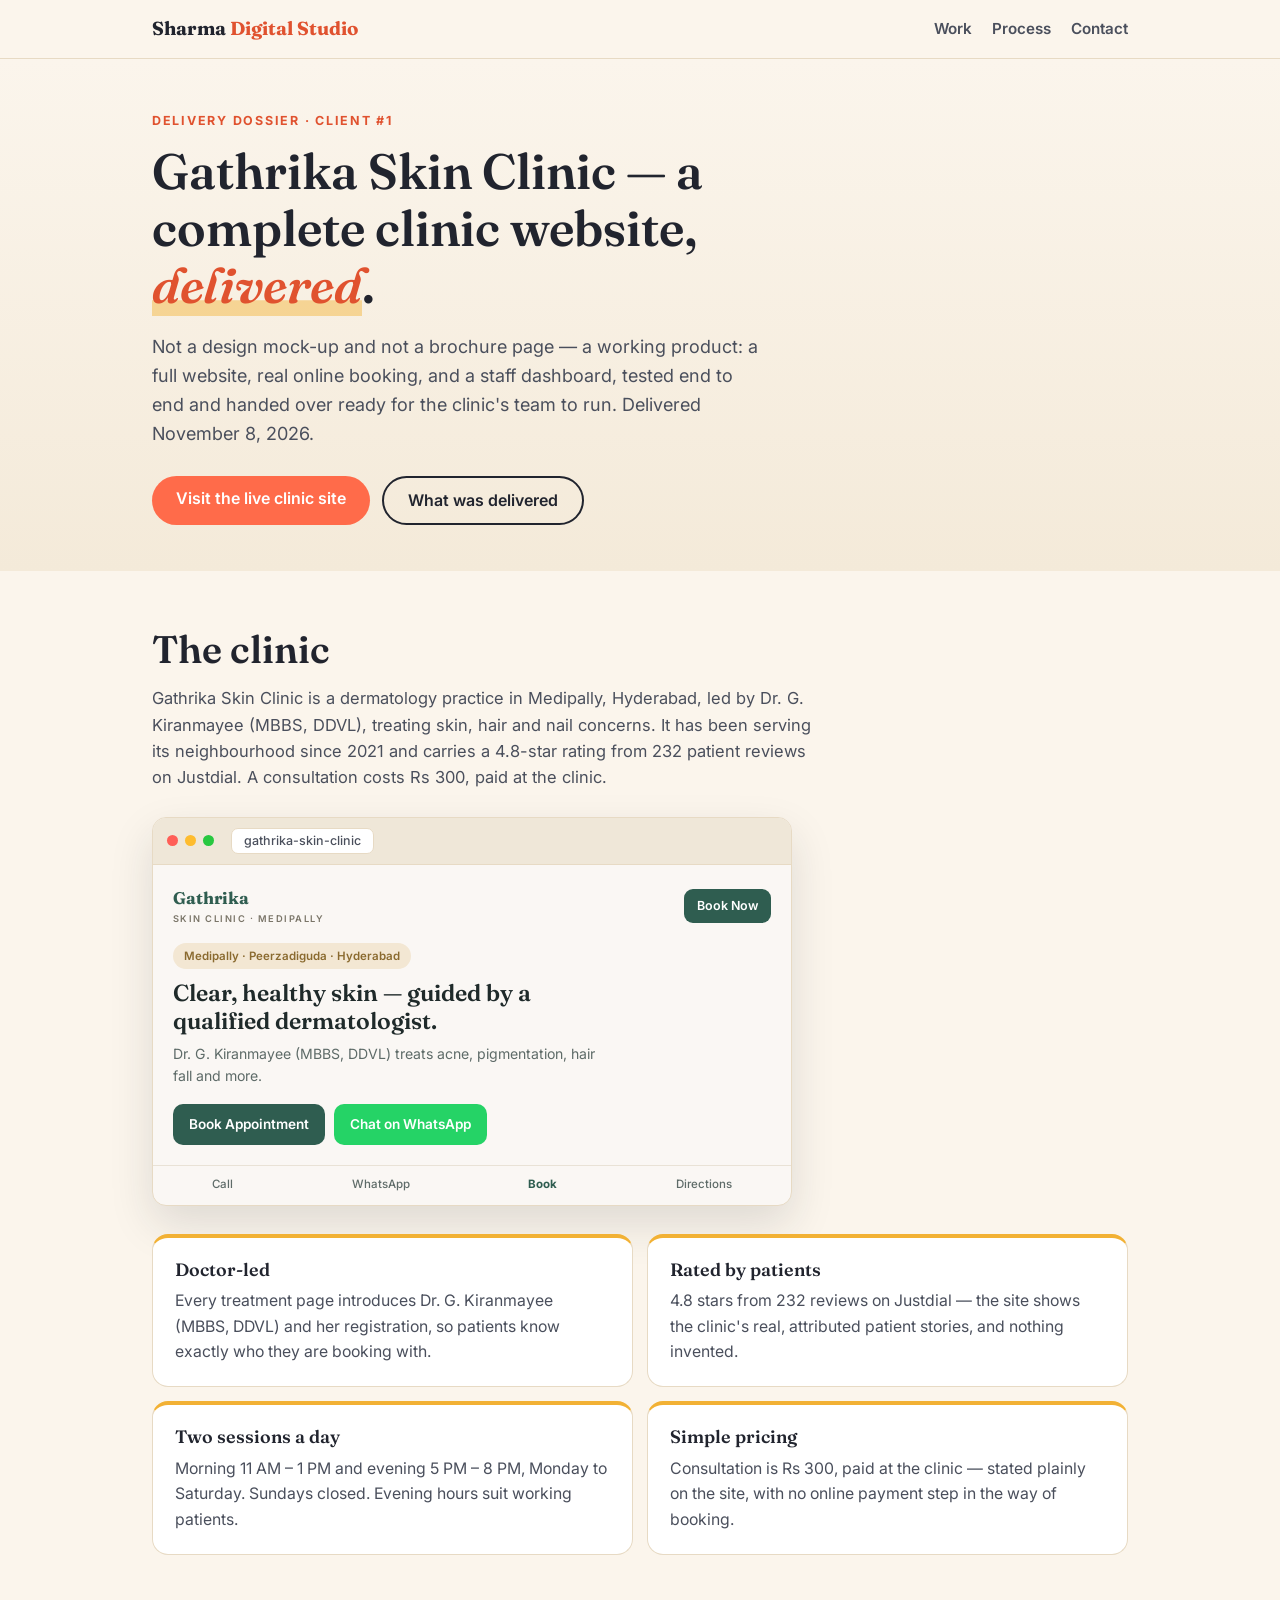
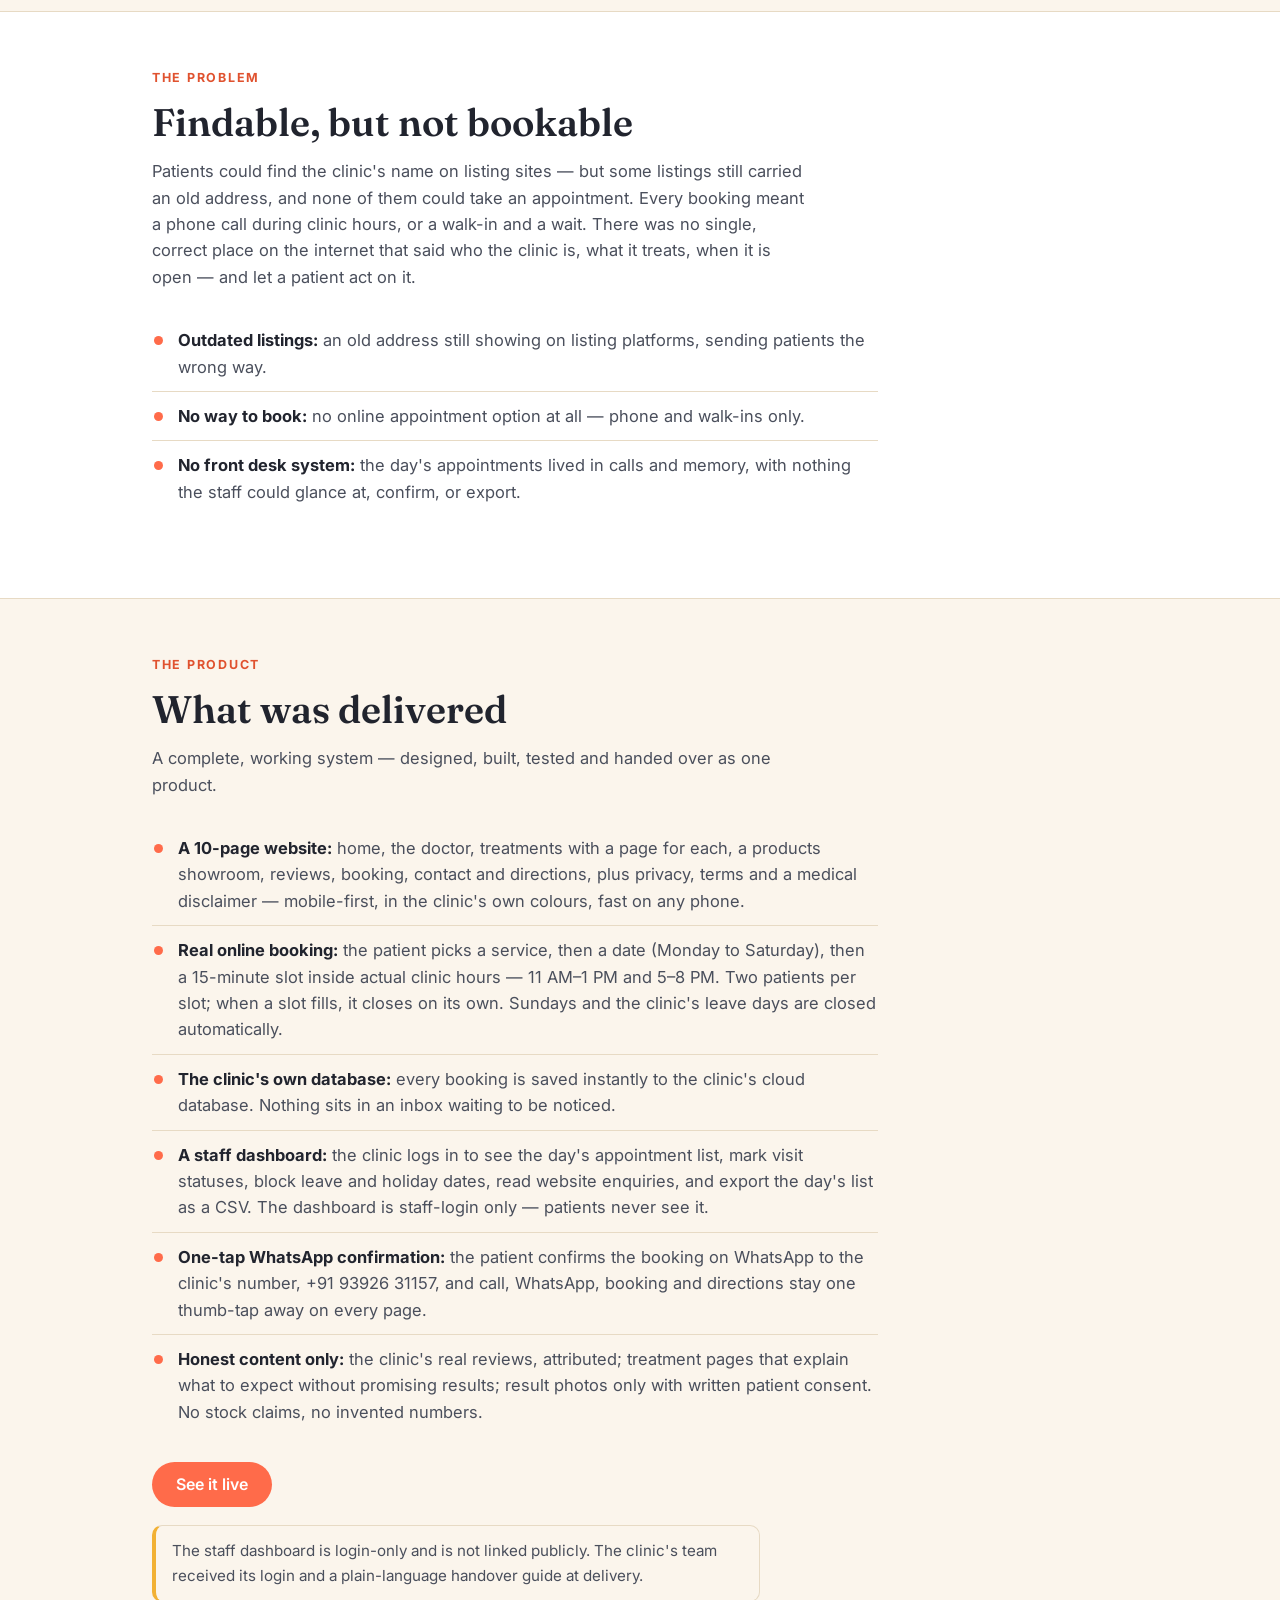
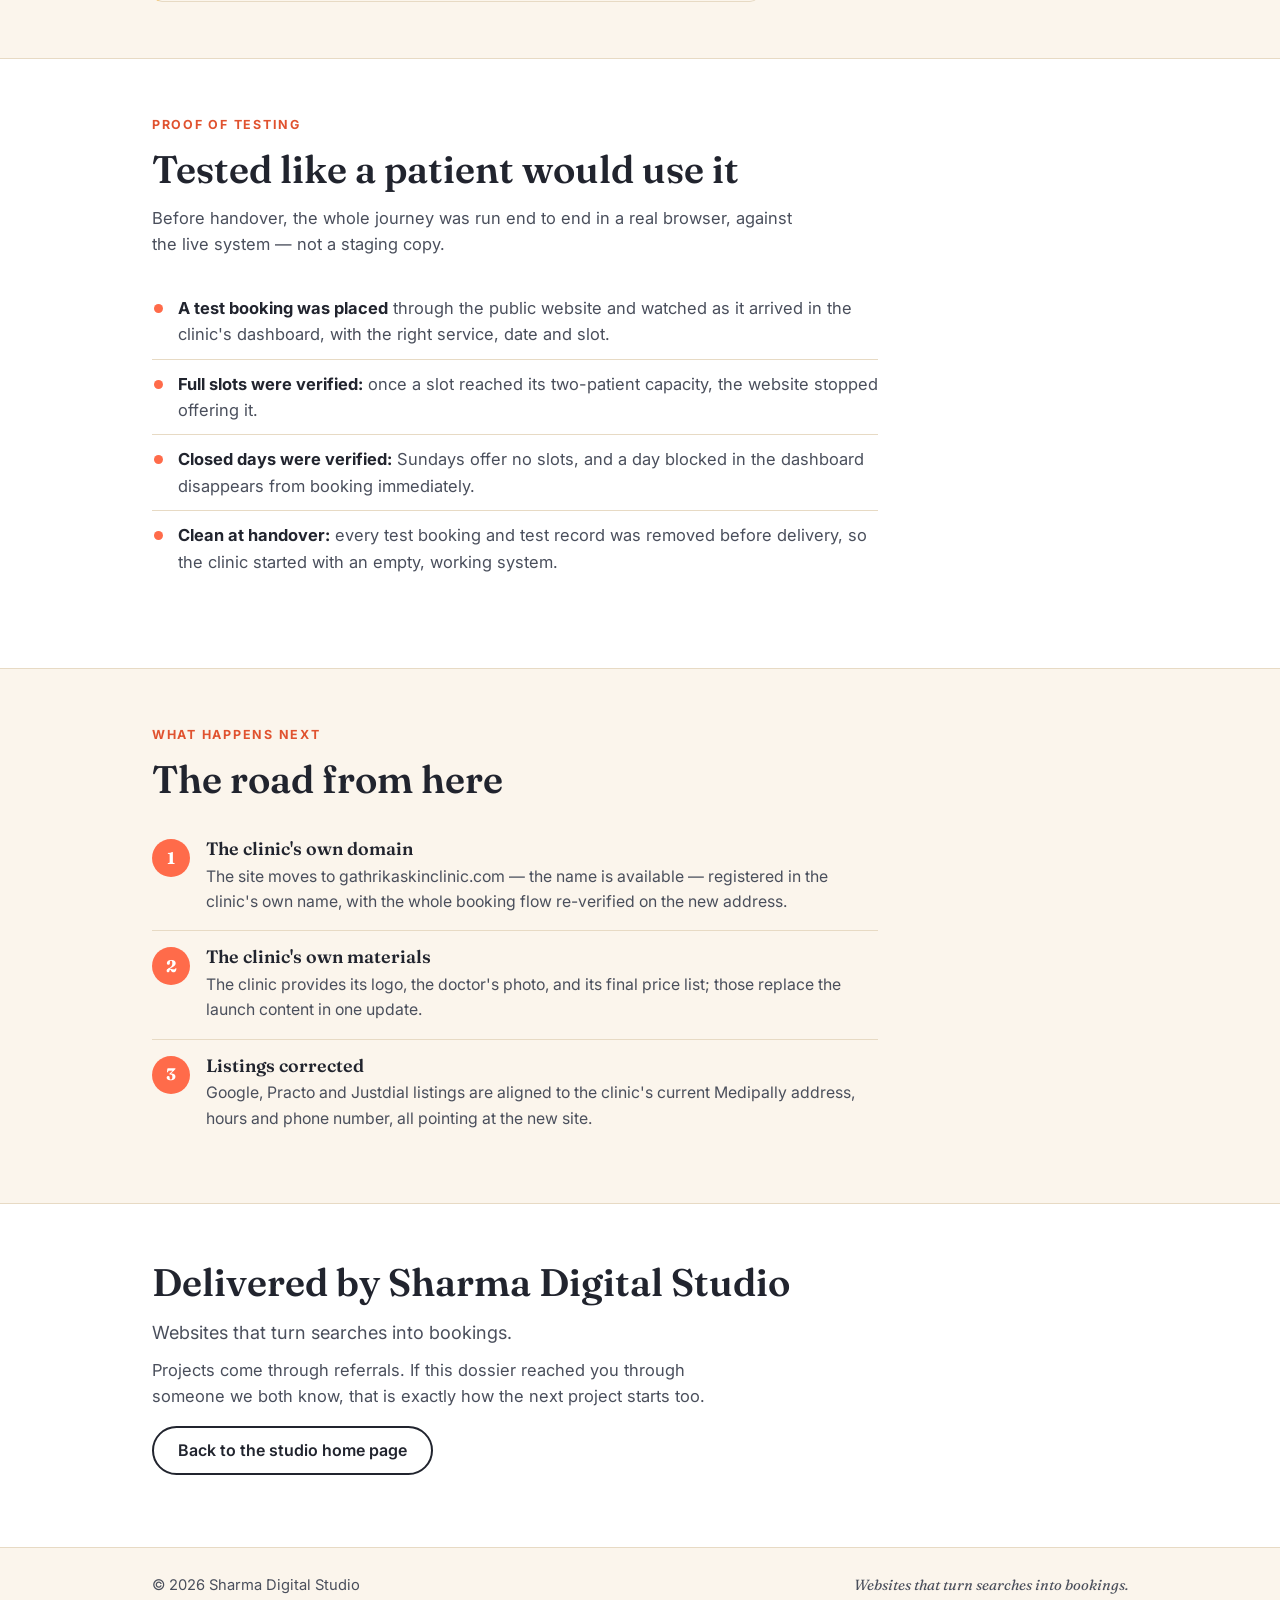
==== gathrika.html @ 7a827da6 "Add Gathrika delivery case study" ====
<!DOCTYPE html>
<html lang="en">
<head>
<meta charset="UTF-8">
<meta name="viewport" content="width=device-width, initial-scale=1.0">
<title>Gathrika Skin Clinic — Delivery Case Study | Sharma Digital Studio</title>
<meta name="description" content="Delivery dossier: a complete clinic website with real online booking and a staff dashboard, built by Sharma Digital Studio for Gathrika Skin Clinic, Medipally, Hyderabad.">
<link rel="preconnect" href="https://fonts.googleapis.com">
<link rel="preconnect" href="https://fonts.gstatic.com" crossorigin>
<link href="https://fonts.googleapis.com/css2?family=Fraunces:opsz,wght@9..144,500;9..144,600;9..144,700&family=Inter:wght@400;500;600;700&display=swap" rel="stylesheet">
<link rel="stylesheet" href="styles.css">
<link rel="icon" href="data:image/svg+xml,%3Csvg xmlns='http://www.w3.org/2000/svg' viewBox='0 0 64 64'%3E%3Crect width='64' height='64' rx='14' fill='%23FF6B4A'/%3E%3Ctext x='32' y='44' font-family='Georgia' font-size='34' fill='white' text-anchor='middle'%3ES%3C/text%3E%3C/svg%3E">
</head>
<body>

<header class="site-header">
  <div class="wrap header-in">
    <a class="brand" href="index.html">Sharma <span>Digital Studio</span></a>
    <nav class="nav">
      <a href="index.html#work">Work</a>
      <a href="index.html#process">Process</a>
      <a href="index.html#contact">Contact</a>
    </nav>
  </div>
</header>

<main id="top">

  <!-- TITLE -->
  <section class="hero page-hero">
    <div class="wrap">
      <p class="kicker">Delivery dossier · Client #1</p>
      <h1>Gathrika Skin Clinic — a complete clinic website, <em>delivered</em>.</h1>
      <p class="lede">Not a design mock-up and not a brochure page — a working product: a full website, real online booking, and a staff dashboard, tested end to end and handed over ready for the clinic's team to run. Delivered November 8, 2026.</p>
      <div class="hero-ctas">
        <a class="btn btn-primary" href="https://sharmauncw.github.io/gathrika-skin-clinic/" target="_blank" rel="noopener">Visit the live clinic site</a>
        <a class="btn btn-ghost" href="#delivered">What was delivered</a>
      </div>
    </div>
  </section>

  <!-- THE CLINIC -->
  <section class="section" id="clinic">
    <div class="wrap">
      <h2>The clinic</h2>
      <p class="work-intro">Gathrika Skin Clinic is a dermatology practice in Medipally, Hyderabad, led by Dr. G. Kiranmayee (MBBS, DDVL), treating skin, hair and nail concerns. It has been serving its neighbourhood since 2021 and carries a 4.8-star rating from 232 patient reviews on Justdial. A consultation costs Rs 300, paid at the clinic.</p>

      <!-- Browser-frame mock of the clinic homepage (pure HTML/CSS) -->
      <div class="browser" aria-hidden="true">
        <div class="browser-bar">
          <span class="dot dot-r"></span><span class="dot dot-y"></span><span class="dot dot-g"></span>
          <span class="browser-url">gathrika-skin-clinic</span>
        </div>
        <div class="browser-body">
          <div class="mock-nav">
            <span class="mock-logo">Gathrika <small>SKIN CLINIC · MEDIPALLY</small></span>
            <span class="mock-book">Book Now</span>
          </div>
          <p class="mock-place">Medipally · Peerzadiguda · Hyderabad</p>
          <p class="mock-h">Clear, healthy skin — guided by a qualified dermatologist.</p>
          <p class="mock-sub">Dr. G. Kiranmayee (MBBS, DDVL) treats acne, pigmentation, hair fall and more.</p>
          <div class="mock-ctas">
            <span class="mock-btn mock-btn-main">Book Appointment</span>
            <span class="mock-btn mock-btn-wa">Chat on WhatsApp</span>
          </div>
          <div class="mock-bar">
            <span>Call</span><span>WhatsApp</span><span class="mock-bar-on">Book</span><span>Directions</span>
          </div>
        </div>
      </div>

      <div class="cards">
        <div class="card">
          <h3>Doctor-led</h3>
          <p>Every treatment page introduces Dr. G. Kiranmayee (MBBS, DDVL) and her registration, so patients know exactly who they are booking with.</p>
        </div>
        <div class="card">
          <h3>Rated by patients</h3>
          <p>4.8 stars from 232 reviews on Justdial — the site shows the clinic's real, attributed patient stories, and nothing invented.</p>
        </div>
        <div class="card">
          <h3>Two sessions a day</h3>
          <p>Morning 11 AM – 1 PM and evening 5 PM – 8 PM, Monday to Saturday. Sundays closed. Evening hours suit working patients.</p>
        </div>
        <div class="card">
          <h3>Simple pricing</h3>
          <p>Consultation is Rs 300, paid at the clinic — stated plainly on the site, with no online payment step in the way of booking.</p>
        </div>
      </div>
    </div>
  </section>

  <!-- THE PROBLEM -->
  <section class="section section-alt" id="problem">
    <div class="wrap">
      <p class="kicker">The problem</p>
      <h2>Findable, but not bookable</h2>
      <p class="work-intro">Patients could find the clinic's name on listing sites — but some listings still carried an old address, and none of them could take an appointment. Every booking meant a phone call during clinic hours, or a walk-in and a wait. There was no single, correct place on the internet that said who the clinic is, what it treats, when it is open — and let a patient act on it.</p>
      <ul class="fact-list">
        <li><strong>Outdated listings:</strong> an old address still showing on listing platforms, sending patients the wrong way.</li>
        <li><strong>No way to book:</strong> no online appointment option at all — phone and walk-ins only.</li>
        <li><strong>No front desk system:</strong> the day's appointments lived in calls and memory, with nothing the staff could glance at, confirm, or export.</li>
      </ul>
    </div>
  </section>

  <!-- WHAT WAS DELIVERED -->
  <section class="section" id="delivered">
    <div class="wrap">
      <p class="kicker">The product</p>
      <h2>What was delivered</h2>
      <p class="work-intro">A complete, working system — designed, built, tested and handed over as one product.</p>
      <ul class="fact-list">
        <li><strong>A 10-page website:</strong> home, the doctor, treatments with a page for each, a products showroom, reviews, booking, contact and directions, plus privacy, terms and a medical disclaimer — mobile-first, in the clinic's own colours, fast on any phone.</li>
        <li><strong>Real online booking:</strong> the patient picks a service, then a date (Monday to Saturday), then a 15-minute slot inside actual clinic hours — 11 AM–1 PM and 5–8 PM. Two patients per slot; when a slot fills, it closes on its own. Sundays and the clinic's leave days are closed automatically.</li>
        <li><strong>The clinic's own database:</strong> every booking is saved instantly to the clinic's cloud database. Nothing sits in an inbox waiting to be noticed.</li>
        <li><strong>A staff dashboard:</strong> the clinic logs in to see the day's appointment list, mark visit statuses, block leave and holiday dates, read website enquiries, and export the day's list as a CSV. The dashboard is staff-login only — patients never see it.</li>
        <li><strong>One-tap WhatsApp confirmation:</strong> the patient confirms the booking on WhatsApp to the clinic's number, +91 93926 31157, and call, WhatsApp, booking and directions stay one thumb-tap away on every page.</li>
        <li><strong>Honest content only:</strong> the clinic's real reviews, attributed; treatment pages that explain what to expect without promising results; result photos only with written patient consent. No stock claims, no invented numbers.</li>
      </ul>
      <p><a class="btn btn-primary" href="https://sharmauncw.github.io/gathrika-skin-clinic/" target="_blank" rel="noopener">See it live</a></p>
      <p class="note">The staff dashboard is login-only and is not linked publicly. The clinic's team received its login and a plain-language handover guide at delivery.</p>
    </div>
  </section>

  <!-- PROOF OF TESTING -->
  <section class="section section-alt" id="testing">
    <div class="wrap">
      <p class="kicker">Proof of testing</p>
      <h2>Tested like a patient would use it</h2>
      <p class="work-intro">Before handover, the whole journey was run end to end in a real browser, against the live system — not a staging copy.</p>
      <ul class="fact-list">
        <li><strong>A test booking was placed</strong> through the public website and watched as it arrived in the clinic's dashboard, with the right service, date and slot.</li>
        <li><strong>Full slots were verified:</strong> once a slot reached its two-patient capacity, the website stopped offering it.</li>
        <li><strong>Closed days were verified:</strong> Sundays offer no slots, and a day blocked in the dashboard disappears from booking immediately.</li>
        <li><strong>Clean at handover:</strong> every test booking and test record was removed before delivery, so the clinic started with an empty, working system.</li>
      </ul>
    </div>
  </section>

  <!-- WHAT HAPPENS NEXT -->
  <section class="section" id="next">
    <div class="wrap">
      <p class="kicker">What happens next</p>
      <h2>The road from here</h2>
      <ol class="steps">
        <li>
          <span class="step-n">1</span>
          <div><h3>The clinic's own domain</h3><p>The site moves to gathrikaskinclinic.com — the name is available — registered in the clinic's own name, with the whole booking flow re-verified on the new address.</p></div>
        </li>
        <li>
          <span class="step-n">2</span>
          <div><h3>The clinic's own materials</h3><p>The clinic provides its logo, the doctor's photo, and its final price list; those replace the launch content in one update.</p></div>
        </li>
        <li>
          <span class="step-n">3</span>
          <div><h3>Listings corrected</h3><p>Google, Practo and Justdial listings are aligned to the clinic's current Medipally address, hours and phone number, all pointing at the new site.</p></div>
        </li>
      </ol>
    </div>
  </section>

  <!-- CLOSING -->
  <section class="section section-alt" id="closing">
    <div class="wrap contact-box">
      <h2>Delivered by Sharma Digital Studio</h2>
      <p class="lede">Websites that turn searches into bookings.</p>
      <p>Projects come through referrals. If this dossier reached you through someone we both know, that is exactly how the next project starts too.</p>
      <p><a class="btn btn-ghost" href="index.html">Back to the studio home page</a></p>
    </div>
  </section>

</main>

<footer class="site-footer">
  <div class="wrap footer-in">
    <span>© 2026 Sharma Digital Studio</span>
    <span class="footer-tag">Websites that turn searches into bookings.</span>
  </div>
</footer>

</body>
</html>
---- styles.css ----
/* Sharma Digital Studio — one-page site */
:root{
  --cream:#FBF5EC;
  --cream-2:#F4EAD9;
  --ink:#21242E;
  --ink-soft:#4A4F5C;
  --coral:#FF6B4A;
  --coral-dark:#E0522F;
  --gold:#F2B134;
  --line:#E7DAC4;
  --card:#FFFFFF;
  --sage:#2F5D50;
  --radius:16px;
}
*{box-sizing:border-box;margin:0;padding:0}
html{scroll-behavior:smooth}
body{
  font-family:'Inter',system-ui,-apple-system,sans-serif;
  background:var(--cream);
  color:var(--ink);
  line-height:1.6;
  font-size:16.5px;
  -webkit-font-smoothing:antialiased;
}
.wrap{max-width:1020px;margin:0 auto;padding:0 22px}
h1,h2,h3{font-family:'Fraunces',Georgia,serif;line-height:1.15;color:var(--ink)}
h2{font-size:clamp(1.7rem,5.4vw,2.4rem);font-weight:600;margin-bottom:14px}
h3{font-size:1.12rem;font-weight:600}
a{color:var(--coral-dark)}
.kicker{
  font-size:.78rem;font-weight:700;letter-spacing:.14em;text-transform:uppercase;
  color:var(--coral-dark);margin-bottom:12px;
}
.lede{font-size:1.13rem;color:var(--ink-soft);max-width:34em}

/* Header */
.site-header{
  position:sticky;top:0;z-index:10;
  background:rgba(251,245,236,.94);backdrop-filter:blur(6px);
  border-bottom:1px solid var(--line);
}
.header-in{display:flex;align-items:center;justify-content:space-between;padding-top:14px;padding-bottom:14px}
.brand{font-family:'Fraunces',Georgia,serif;font-weight:700;font-size:1.18rem;color:var(--ink);text-decoration:none}
.brand span{color:var(--coral-dark)}
.nav{display:flex;gap:20px}
.nav a{color:var(--ink-soft);text-decoration:none;font-weight:600;font-size:.95rem}
.nav a:hover{color:var(--coral-dark)}

/* Buttons */
.btn{
  display:inline-block;padding:13px 24px;border-radius:999px;
  font-weight:600;font-size:1rem;text-decoration:none;line-height:1.2;
}
.btn-primary{background:var(--coral);color:#fff}
.btn-primary:hover{background:var(--coral-dark)}
.btn-ghost{background:transparent;color:var(--ink);border:2px solid var(--ink)}
.btn-ghost:hover{border-color:var(--coral-dark);color:var(--coral-dark)}

/* Hero */
.hero{padding:64px 0 56px;background:linear-gradient(180deg,var(--cream) 0%,var(--cream-2) 100%)}
.hero h1{font-size:clamp(2.3rem,8.6vw,3.6rem);font-weight:600;max-width:13em;margin-bottom:18px}
.hero h1 em{font-style:italic;color:var(--coral-dark);box-shadow:inset 0 -0.32em 0 rgba(242,177,52,.45)}
.hero .lede{margin-bottom:28px}
.hero-ctas{display:flex;flex-wrap:wrap;gap:12px}

/* Sections */
.section{padding:56px 0}
.section-alt{background:#fff;border-top:1px solid var(--line);border-bottom:1px solid var(--line)}

/* Service cards */
.cards{display:grid;grid-template-columns:1fr;gap:14px;margin-top:22px}
.card{
  background:var(--card);border:1px solid var(--line);border-radius:var(--radius);
  padding:22px;border-top:4px solid var(--gold);
}
.card h3{margin-bottom:8px}
.card p{color:var(--ink-soft);font-size:.99rem}
@media(min-width:720px){.cards{grid-template-columns:1fr 1fr}}

/* Featured work */
.work-intro{color:var(--ink-soft);max-width:40em;margin-bottom:26px}
.browser{
  border:1px solid var(--line);border-radius:14px;overflow:hidden;
  box-shadow:0 18px 44px rgba(33,36,46,.13);background:#FAF7F4;max-width:640px;margin-bottom:28px;
}
.browser-bar{display:flex;align-items:center;gap:7px;background:#EFE7D8;padding:10px 14px;border-bottom:1px solid var(--line)}
.dot{width:11px;height:11px;border-radius:50%;display:inline-block}
.dot-r{background:#FF5F57}.dot-y{background:#FEBC2E}.dot-g{background:#28C840}
.browser-url{
  margin-left:10px;background:#fff;border:1px solid var(--line);border-radius:7px;
  padding:2px 12px;font-size:.78rem;color:var(--ink-soft);font-weight:500;
}
.browser-body{padding:20px 20px 0;font-family:'Inter',sans-serif}
.mock-nav{display:flex;justify-content:space-between;align-items:center;margin-bottom:14px}
.mock-logo{font-family:'Fraunces',Georgia,serif;font-weight:700;font-size:1.05rem;color:var(--sage)}
.mock-logo small{display:block;font-family:'Inter',sans-serif;font-size:.58rem;letter-spacing:.16em;color:#7A7568;font-weight:600}
.mock-book{background:var(--sage);color:#fff;font-size:.78rem;font-weight:600;padding:7px 13px;border-radius:9px}
.mock-place{display:inline-block;background:#F3E7D3;color:#8A6A2F;font-size:.72rem;font-weight:600;padding:4px 11px;border-radius:999px;margin-bottom:10px}
.mock-h{font-family:'Fraunces',Georgia,serif;font-size:1.45rem;line-height:1.2;font-weight:600;color:#1F2A2A;margin-bottom:8px;max-width:16em}
.mock-sub{font-size:.88rem;color:#5E6B68;margin-bottom:16px;max-width:30em}
.mock-ctas{display:flex;flex-wrap:wrap;gap:9px;margin-bottom:20px}
.mock-btn{font-size:.85rem;font-weight:600;padding:10px 16px;border-radius:10px}
.mock-btn-main{background:var(--sage);color:#fff}
.mock-btn-wa{background:#25D366;color:#fff}
.mock-bar{
  display:flex;justify-content:space-around;border-top:1px solid #E9E2D6;
  padding:9px 0 11px;font-size:.72rem;color:#5E6B68;font-weight:500;margin:0 -20px;
}
.mock-bar-on{color:var(--sage);font-weight:700}
.fact-list{list-style:none;margin-bottom:26px;max-width:44em}
.fact-list li{padding:11px 0 11px 26px;position:relative;border-bottom:1px solid var(--line);color:var(--ink-soft)}
.fact-list li:last-child{border-bottom:none}
.fact-list li::before{content:"";position:absolute;left:2px;top:20px;width:9px;height:9px;border-radius:50%;background:var(--coral)}
.fact-list strong{color:var(--ink)}

/* Process */
.steps{list-style:none;margin-top:22px;max-width:44em}
.steps li{display:flex;gap:16px;padding:16px 0;border-bottom:1px solid var(--line)}
.steps li:last-child{border-bottom:none}
.step-n{
  flex:0 0 38px;width:38px;height:38px;border-radius:50%;
  background:var(--coral);color:#fff;font-weight:700;font-size:1.05rem;
  display:flex;align-items:center;justify-content:center;font-family:'Fraunces',Georgia,serif;
}
.steps h3{margin-bottom:4px}
.steps p{color:var(--ink-soft);font-size:.99rem}

/* Contact */
.contact-box .lede{margin-bottom:10px}
.contact-box p{color:var(--ink-soft);max-width:36em;margin-bottom:16px}

/* Case-study page */
.page-hero{padding:52px 0 46px}
.page-hero h1{font-size:clamp(2rem,7.4vw,3.1rem)}
.more-link{margin-top:14px}
.more-link a{font-weight:600;text-decoration:none;border-bottom:2px solid var(--gold)}
.more-link a:hover{color:var(--coral-dark)}
.note{
  margin-top:18px;max-width:40em;font-size:.95rem;color:var(--ink-soft);
  background:var(--cream);border:1px solid var(--line);border-left:4px solid var(--gold);
  border-radius:10px;padding:13px 16px;
}

/* Footer */
.site-footer{padding:26px 0 34px}
.footer-in{display:flex;flex-wrap:wrap;gap:6px 22px;justify-content:space-between;font-size:.92rem;color:var(--ink-soft)}
.footer-tag{font-family:'Fraunces',Georgia,serif;font-style:italic}
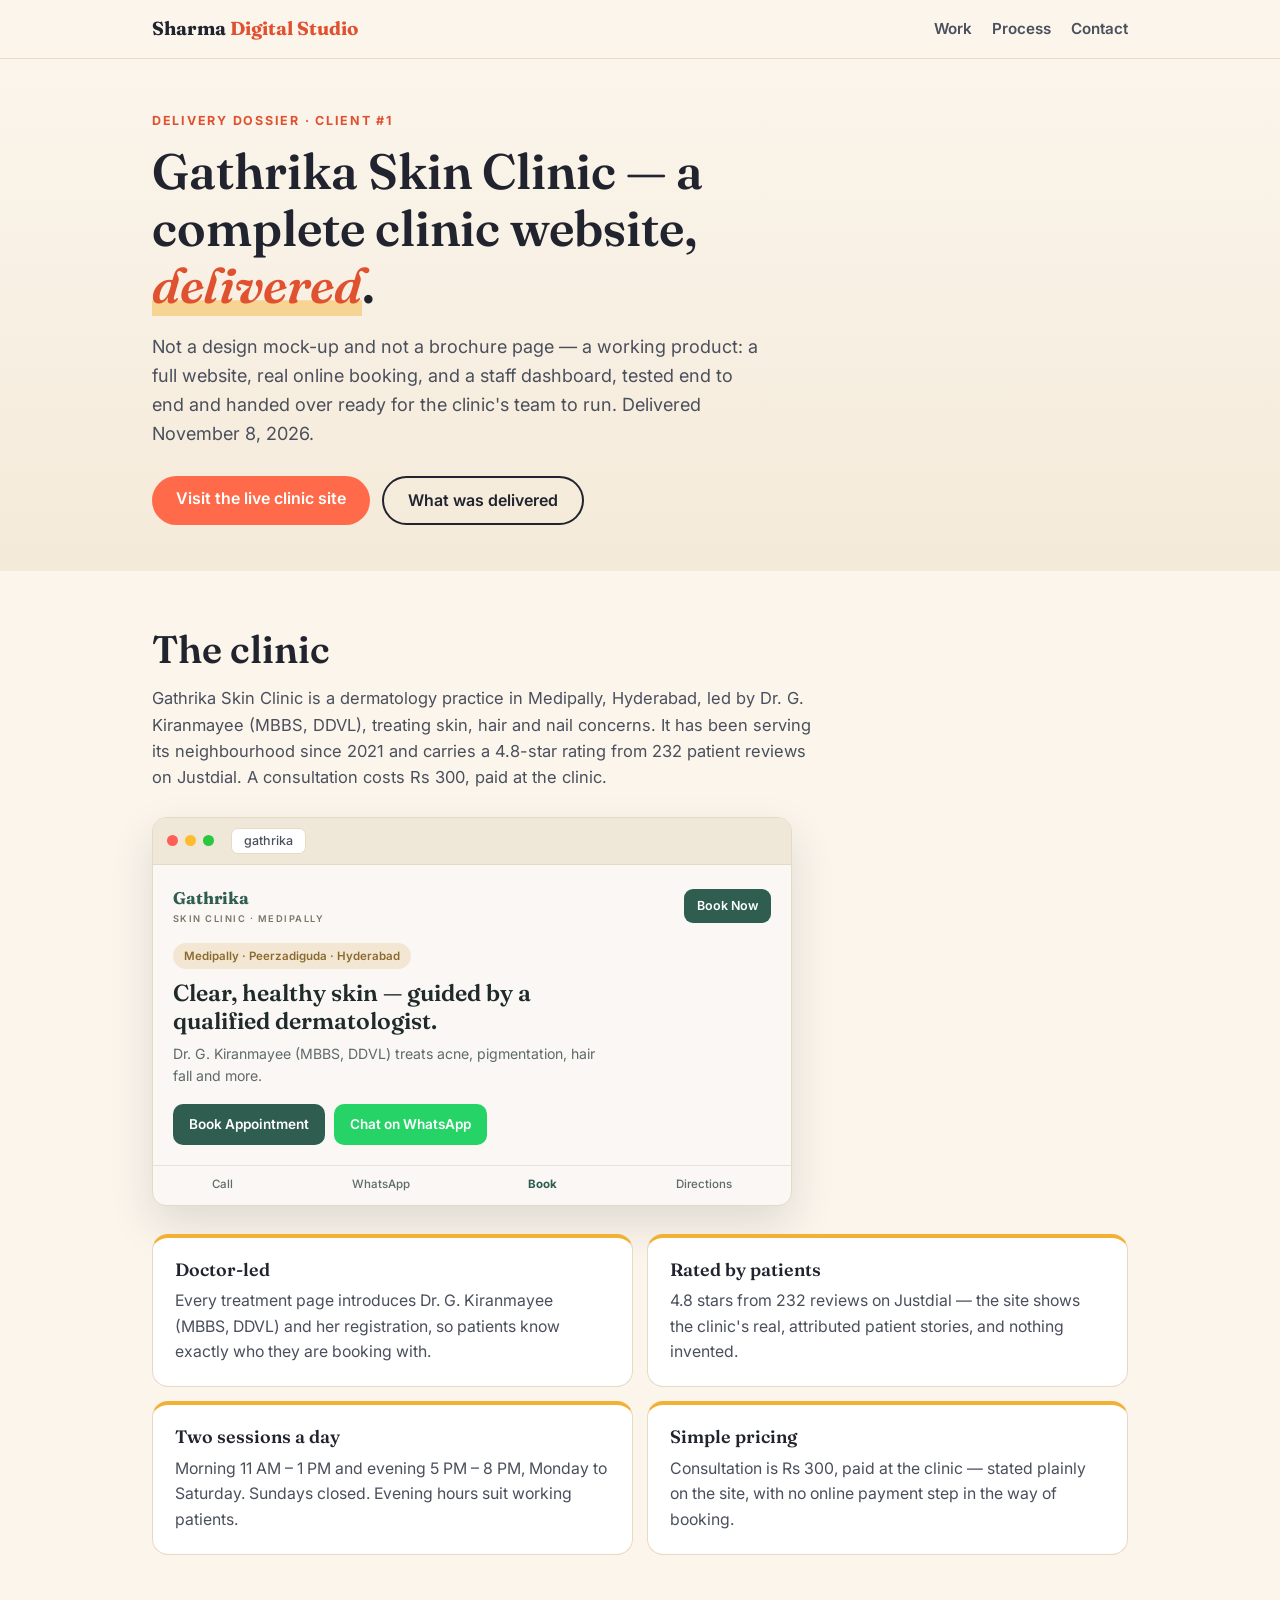
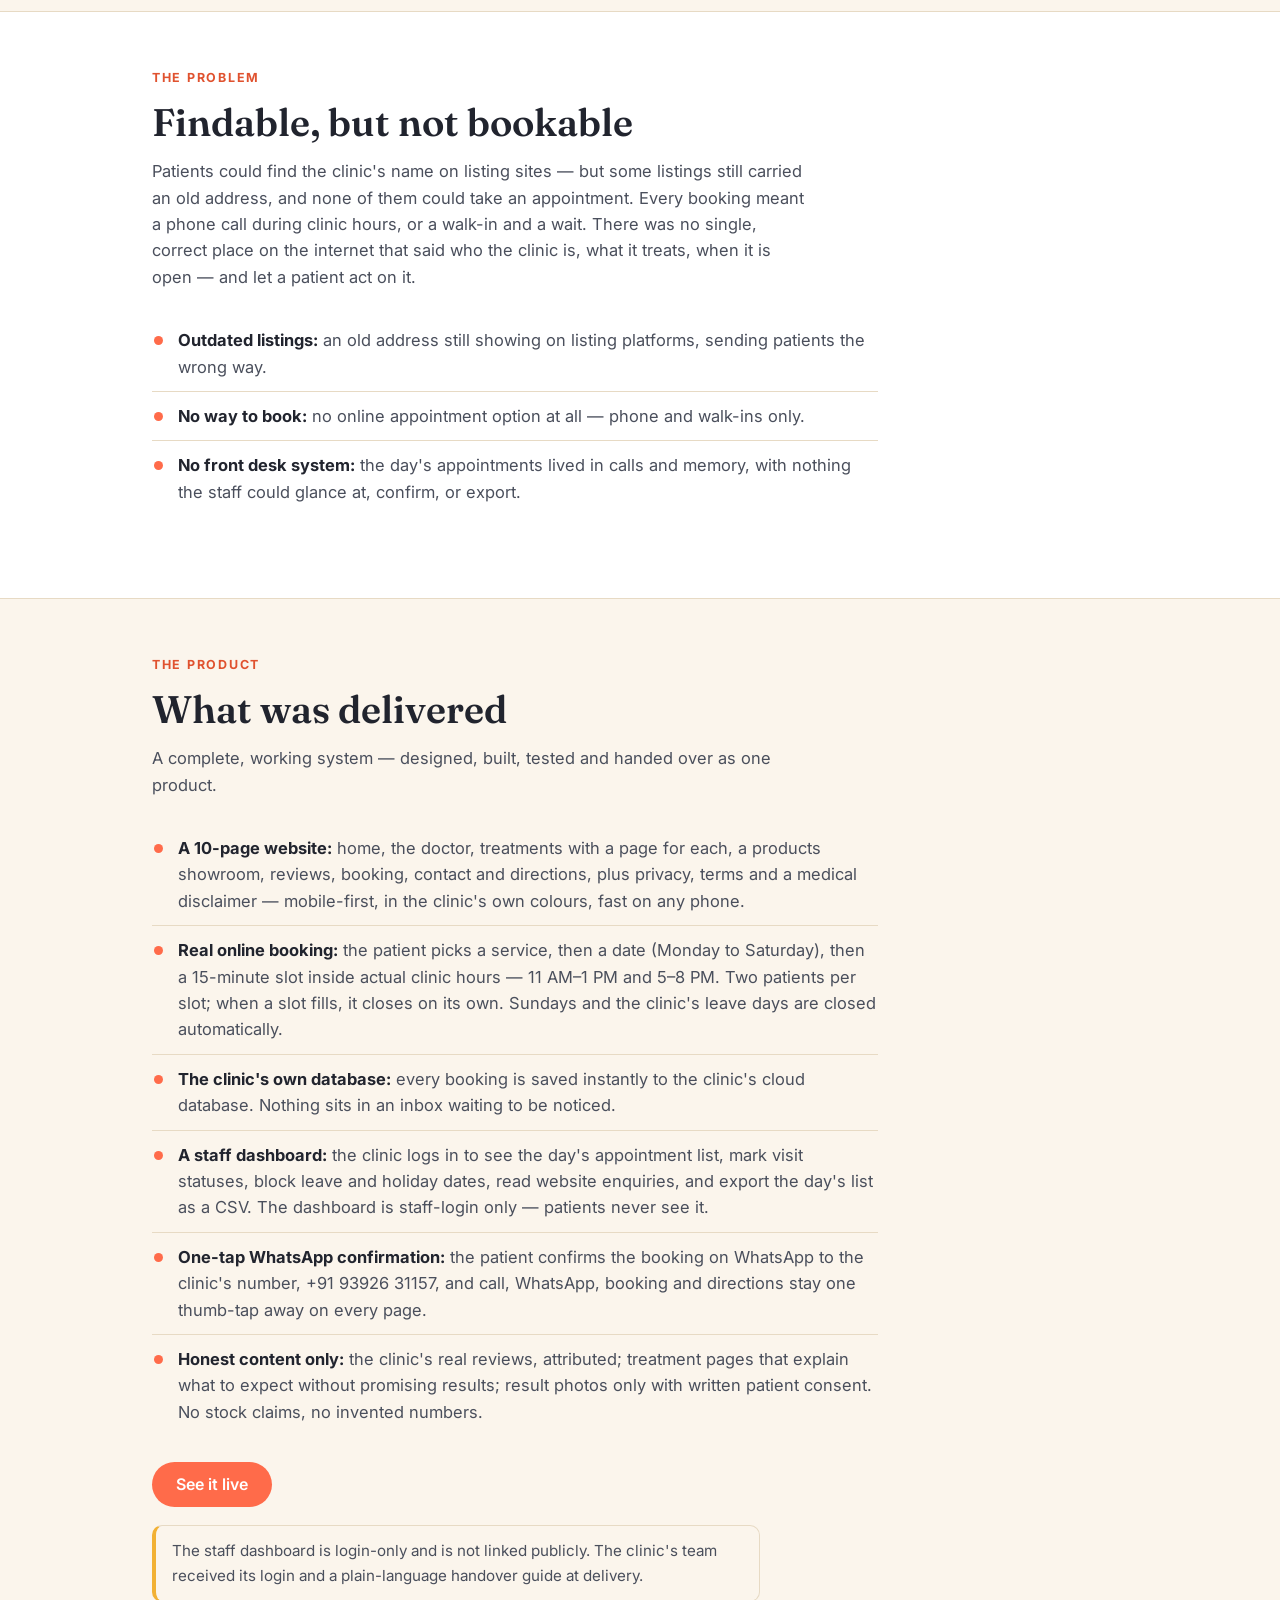
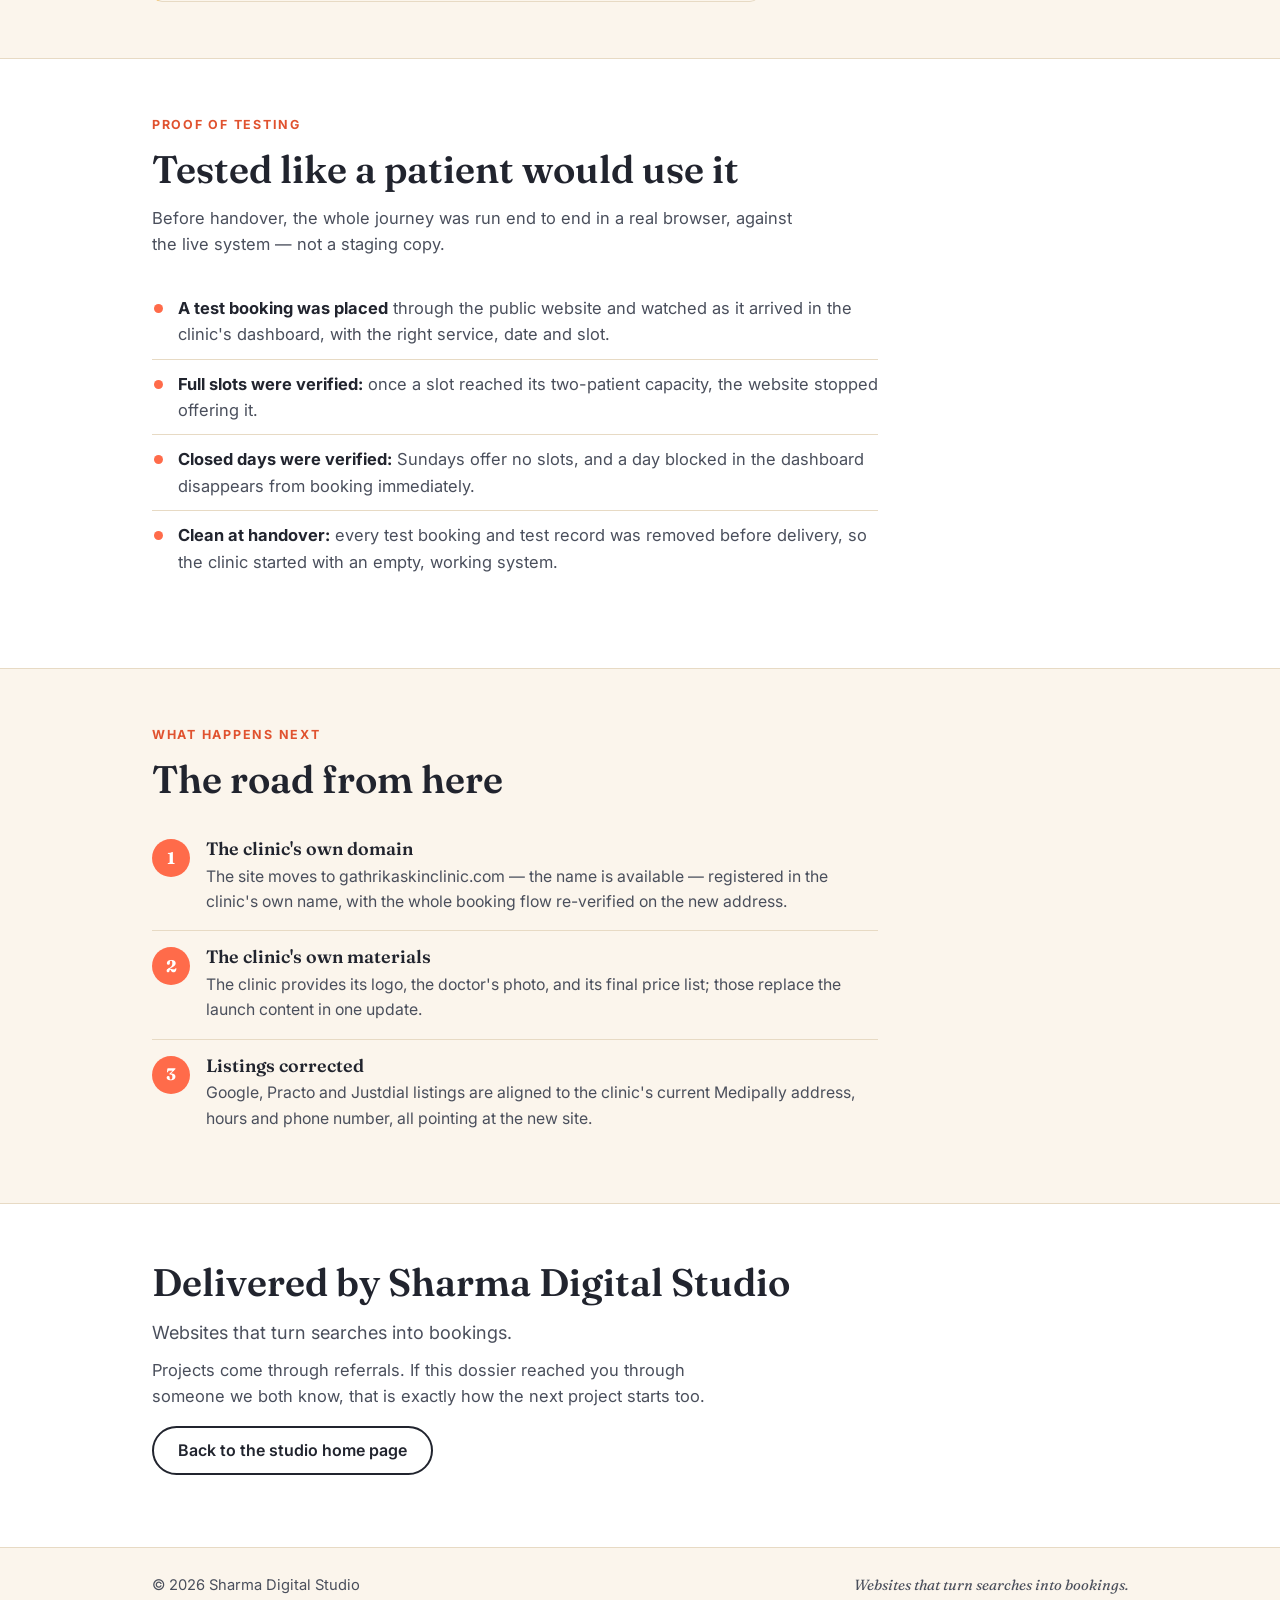
==== commit e97e2129: "Update Gathrika links to new short URL" ====
--- a/gathrika.html
+++ b/gathrika.html
@@ -33,7 +33,7 @@
       <h1>Gathrika Skin Clinic — a complete clinic website, <em>delivered</em>.</h1>
       <p class="lede">Not a design mock-up and not a brochure page — a working product: a full website, real online booking, and a staff dashboard, tested end to end and handed over ready for the clinic's team to run. Delivered November 8, 2026.</p>
       <div class="hero-ctas">
-        <a class="btn btn-primary" href="https://sharmauncw.github.io/gathrika-skin-clinic/" target="_blank" rel="noopener">Visit the live clinic site</a>
+        <a class="btn btn-primary" href="https://sharmauncw.github.io/gathrika/" target="_blank" rel="noopener">Visit the live clinic site</a>
         <a class="btn btn-ghost" href="#delivered">What was delivered</a>
       </div>
     </div>
@@ -49,7 +49,7 @@
       <div class="browser" aria-hidden="true">
         <div class="browser-bar">
           <span class="dot dot-r"></span><span class="dot dot-y"></span><span class="dot dot-g"></span>
-          <span class="browser-url">gathrika-skin-clinic</span>
+          <span class="browser-url">gathrika</span>
         </div>
         <div class="browser-body">
           <div class="mock-nav">
@@ -118,7 +118,7 @@
         <li><strong>One-tap WhatsApp confirmation:</strong> the patient confirms the booking on WhatsApp to the clinic's number, +91 93926 31157, and call, WhatsApp, booking and directions stay one thumb-tap away on every page.</li>
         <li><strong>Honest content only:</strong> the clinic's real reviews, attributed; treatment pages that explain what to expect without promising results; result photos only with written patient consent. No stock claims, no invented numbers.</li>
       </ul>
-      <p><a class="btn btn-primary" href="https://sharmauncw.github.io/gathrika-skin-clinic/" target="_blank" rel="noopener">See it live</a></p>
+      <p><a class="btn btn-primary" href="https://sharmauncw.github.io/gathrika/" target="_blank" rel="noopener">See it live</a></p>
       <p class="note">The staff dashboard is login-only and is not linked publicly. The clinic's team received its login and a plain-language handover guide at delivery.</p>
     </div>
   </section>
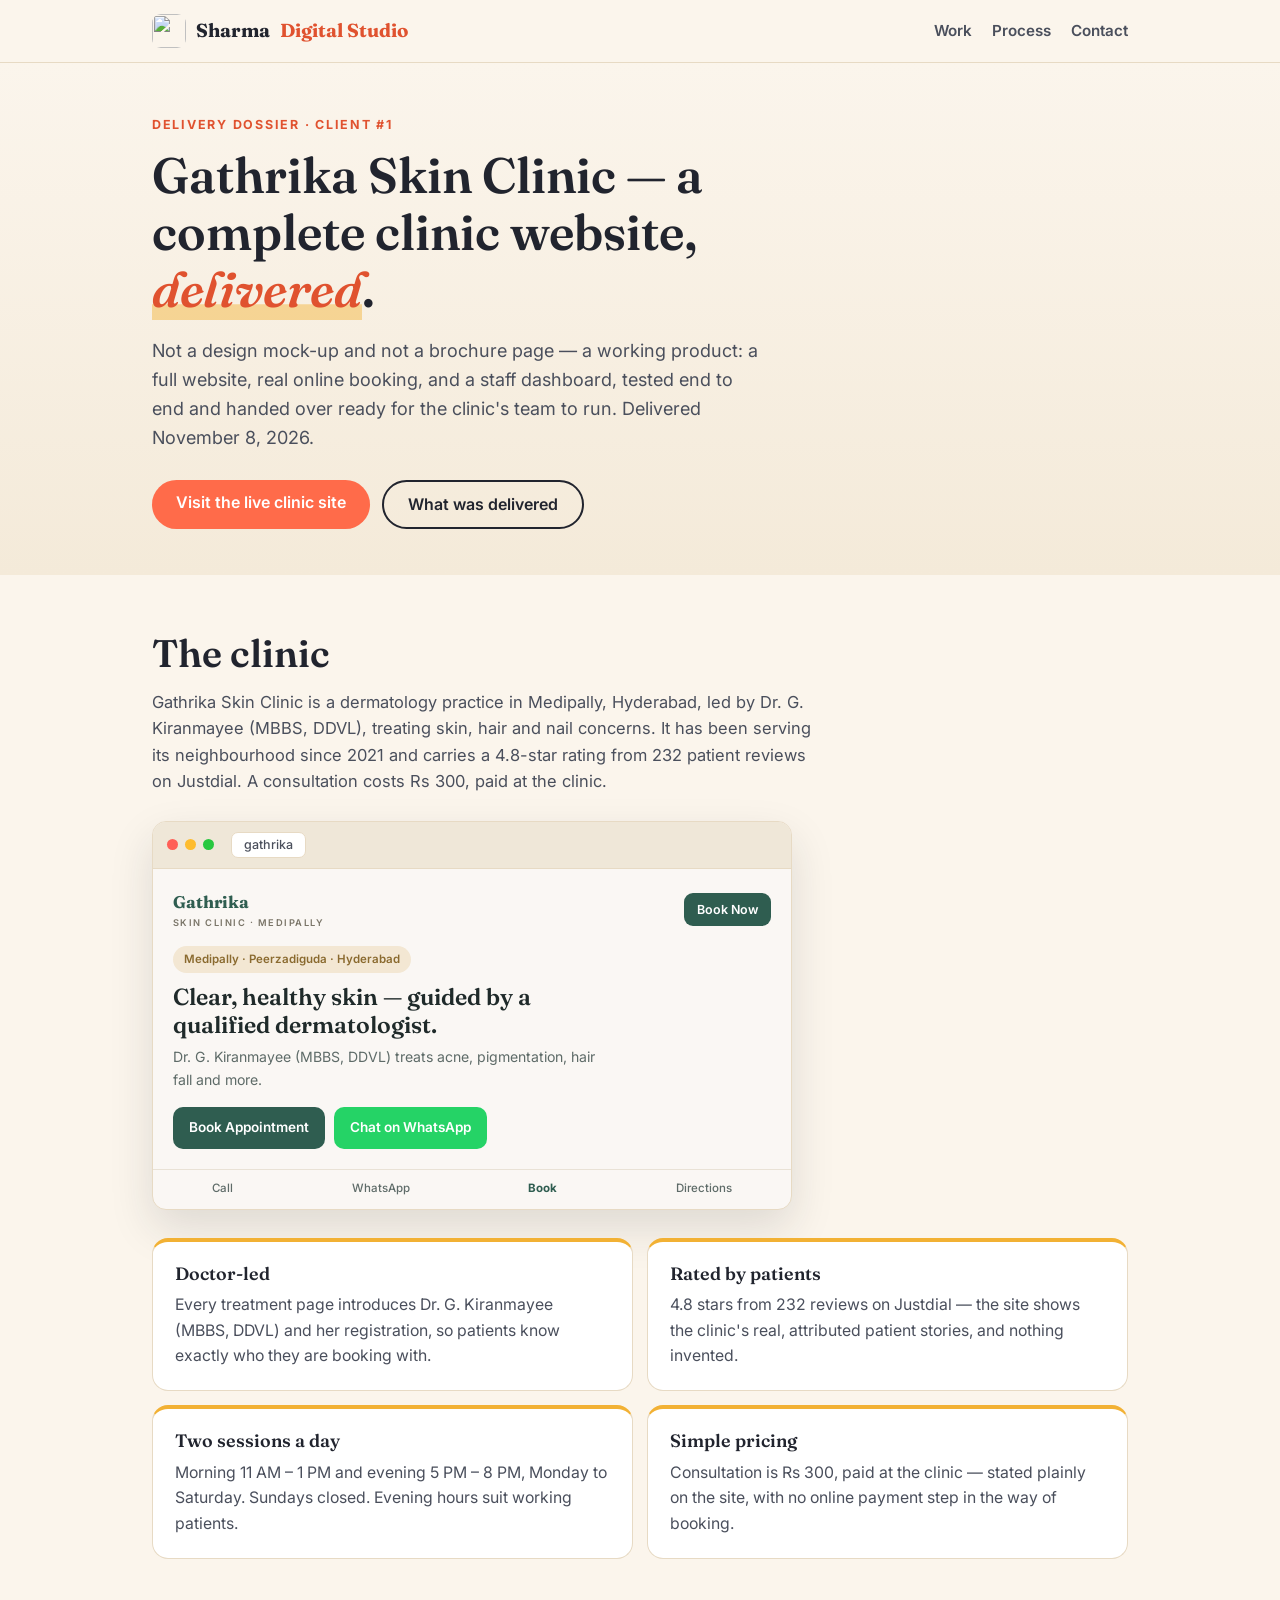
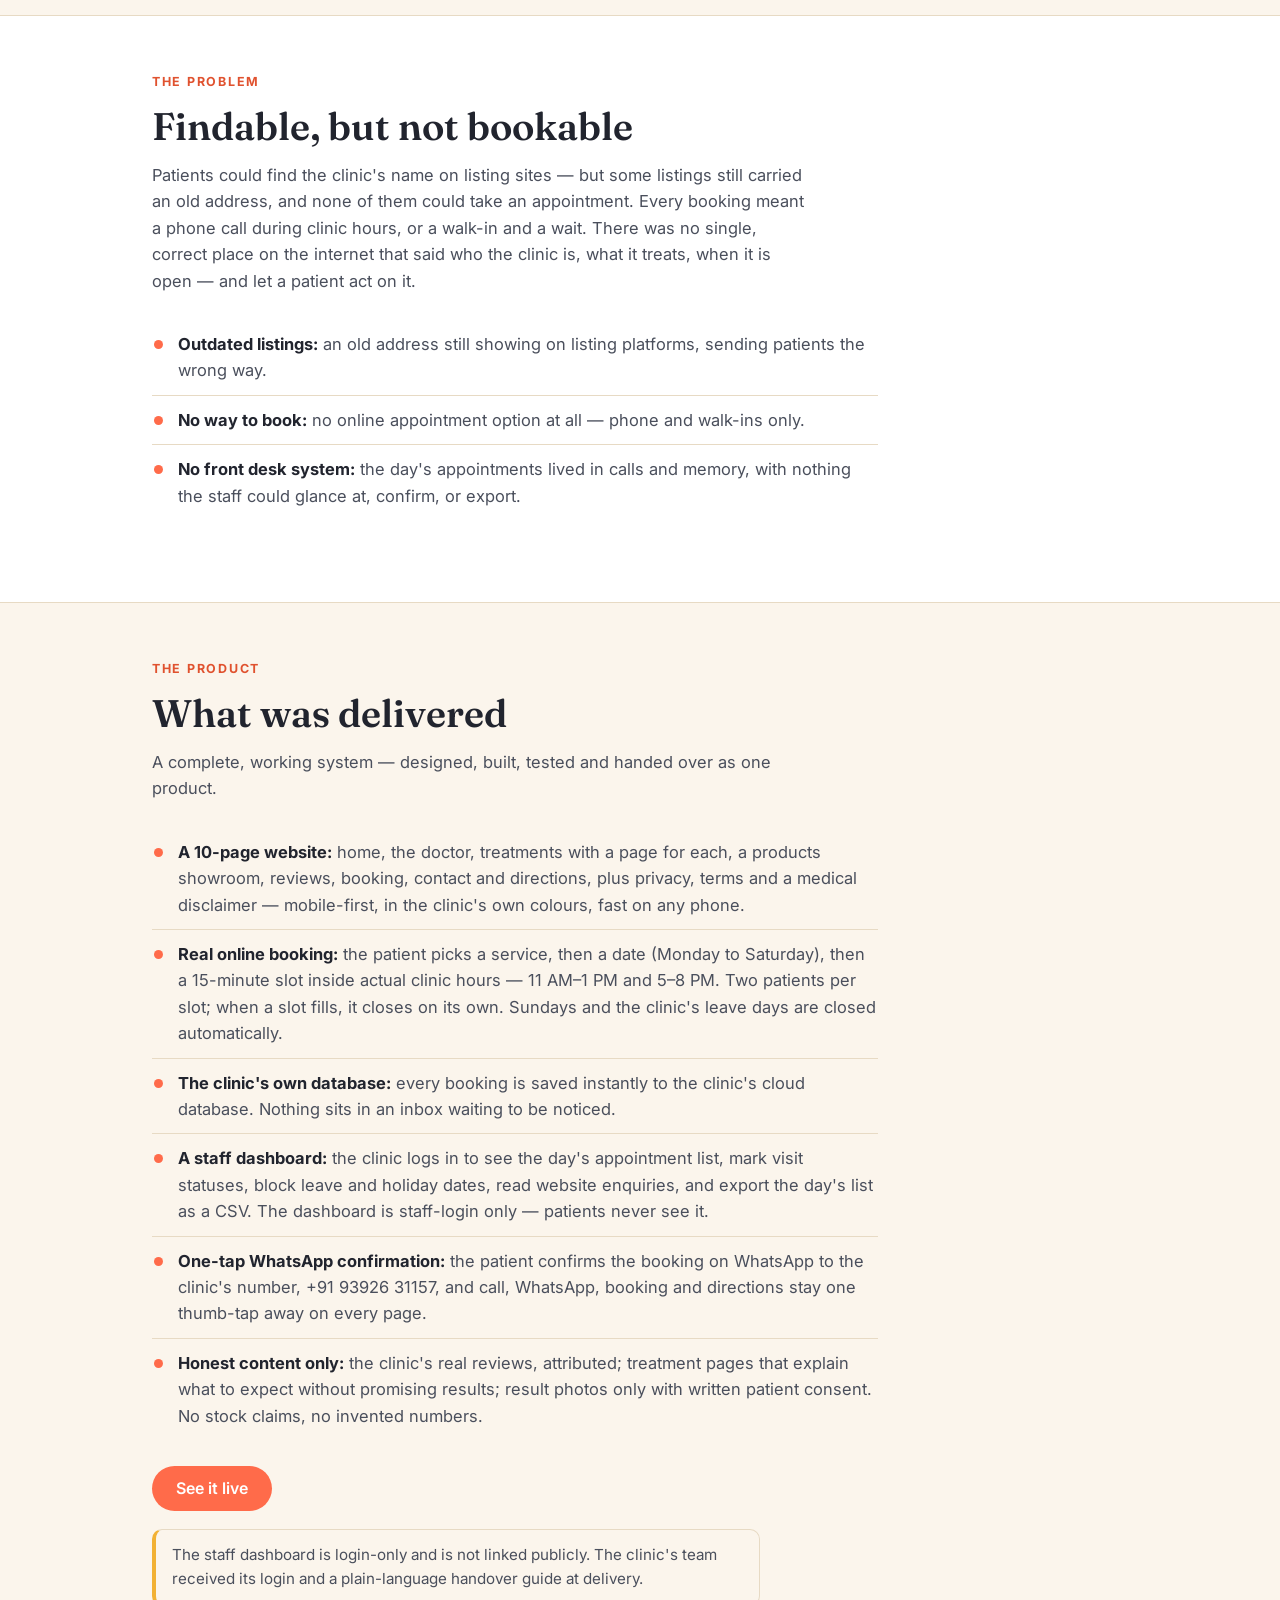
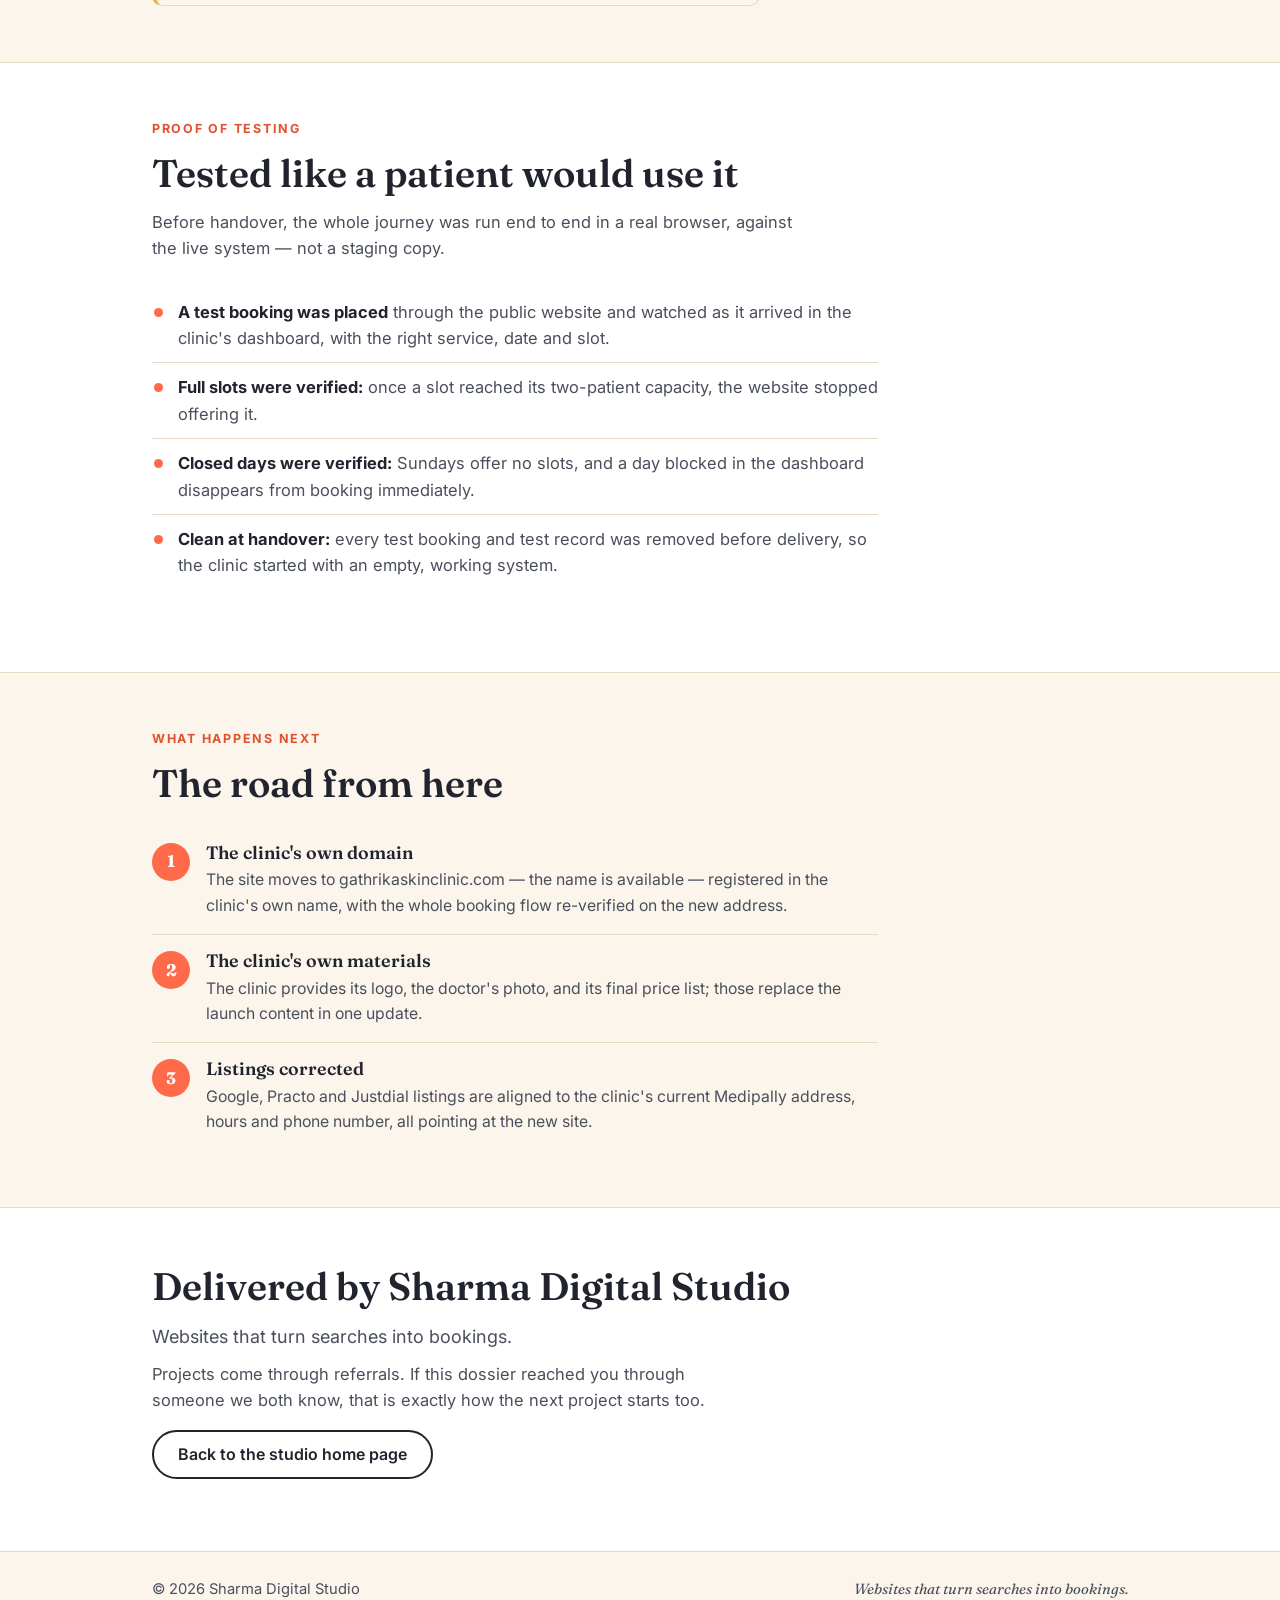
==== commit cc20801d: "Studio logo rollout: brand mark in header + PNG favicon on both pages, brand CSS, README with logo" ====
--- a/gathrika.html
+++ b/gathrika.html
@@ -9,13 +9,13 @@
 <link rel="preconnect" href="https://fonts.gstatic.com" crossorigin>
 <link href="https://fonts.googleapis.com/css2?family=Fraunces:opsz,wght@9..144,500;9..144,600;9..144,700&family=Inter:wght@400;500;600;700&display=swap" rel="stylesheet">
 <link rel="stylesheet" href="styles.css">
-<link rel="icon" href="data:image/svg+xml,%3Csvg xmlns='http://www.w3.org/2000/svg' viewBox='0 0 64 64'%3E%3Crect width='64' height='64' rx='14' fill='%23FF6B4A'/%3E%3Ctext x='32' y='44' font-family='Georgia' font-size='34' fill='white' text-anchor='middle'%3ES%3C/text%3E%3C/svg%3E">
+<link rel="icon" type="image/png" href="logo.png">
 </head>
 <body>
 
 <header class="site-header">
   <div class="wrap header-in">
-    <a class="brand" href="index.html">Sharma <span>Digital Studio</span></a>
+    <a class="brand" href="index.html"><img class="brand-mark" src="logo.png" alt="" width="34" height="34">Sharma <span>Digital Studio</span></a>
     <nav class="nav">
       <a href="index.html#work">Work</a>
       <a href="index.html#process">Process</a>
--- a/styles.css
+++ b/styles.css
@@ -40,7 +40,8 @@
   border-bottom:1px solid var(--line);
 }
 .header-in{display:flex;align-items:center;justify-content:space-between;padding-top:14px;padding-bottom:14px}
-.brand{font-family:'Fraunces',Georgia,serif;font-weight:700;font-size:1.18rem;color:var(--ink);text-decoration:none}
+.brand{display:inline-flex;align-items:center;gap:10px;font-family:'Fraunces',Georgia,serif;font-weight:700;font-size:1.18rem;color:var(--ink);text-decoration:none}
+.brand-mark{width:34px;height:34px;border-radius:9px;display:block;flex:0 0 auto}
 .brand span{color:var(--coral-dark)}
 .nav{display:flex;gap:20px}
 .nav a{color:var(--ink-soft);text-decoration:none;font-weight:600;font-size:.95rem}
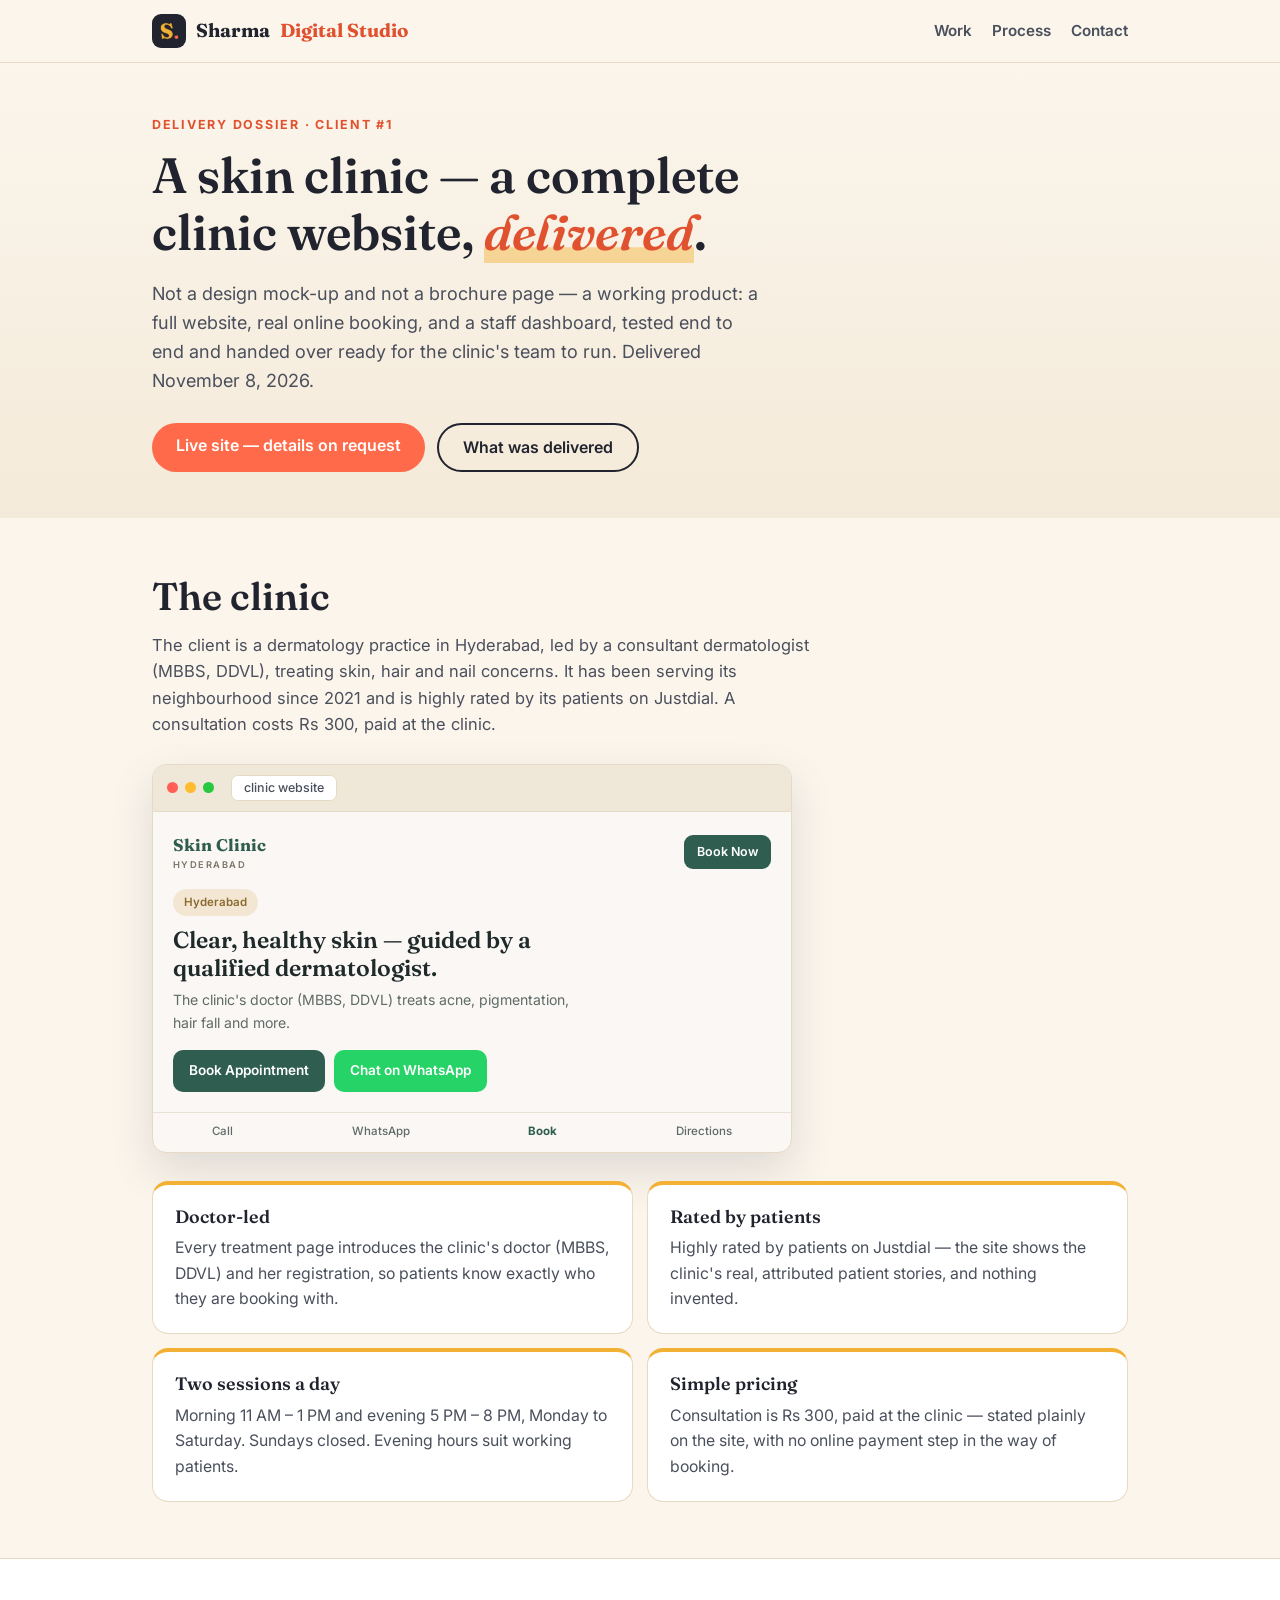
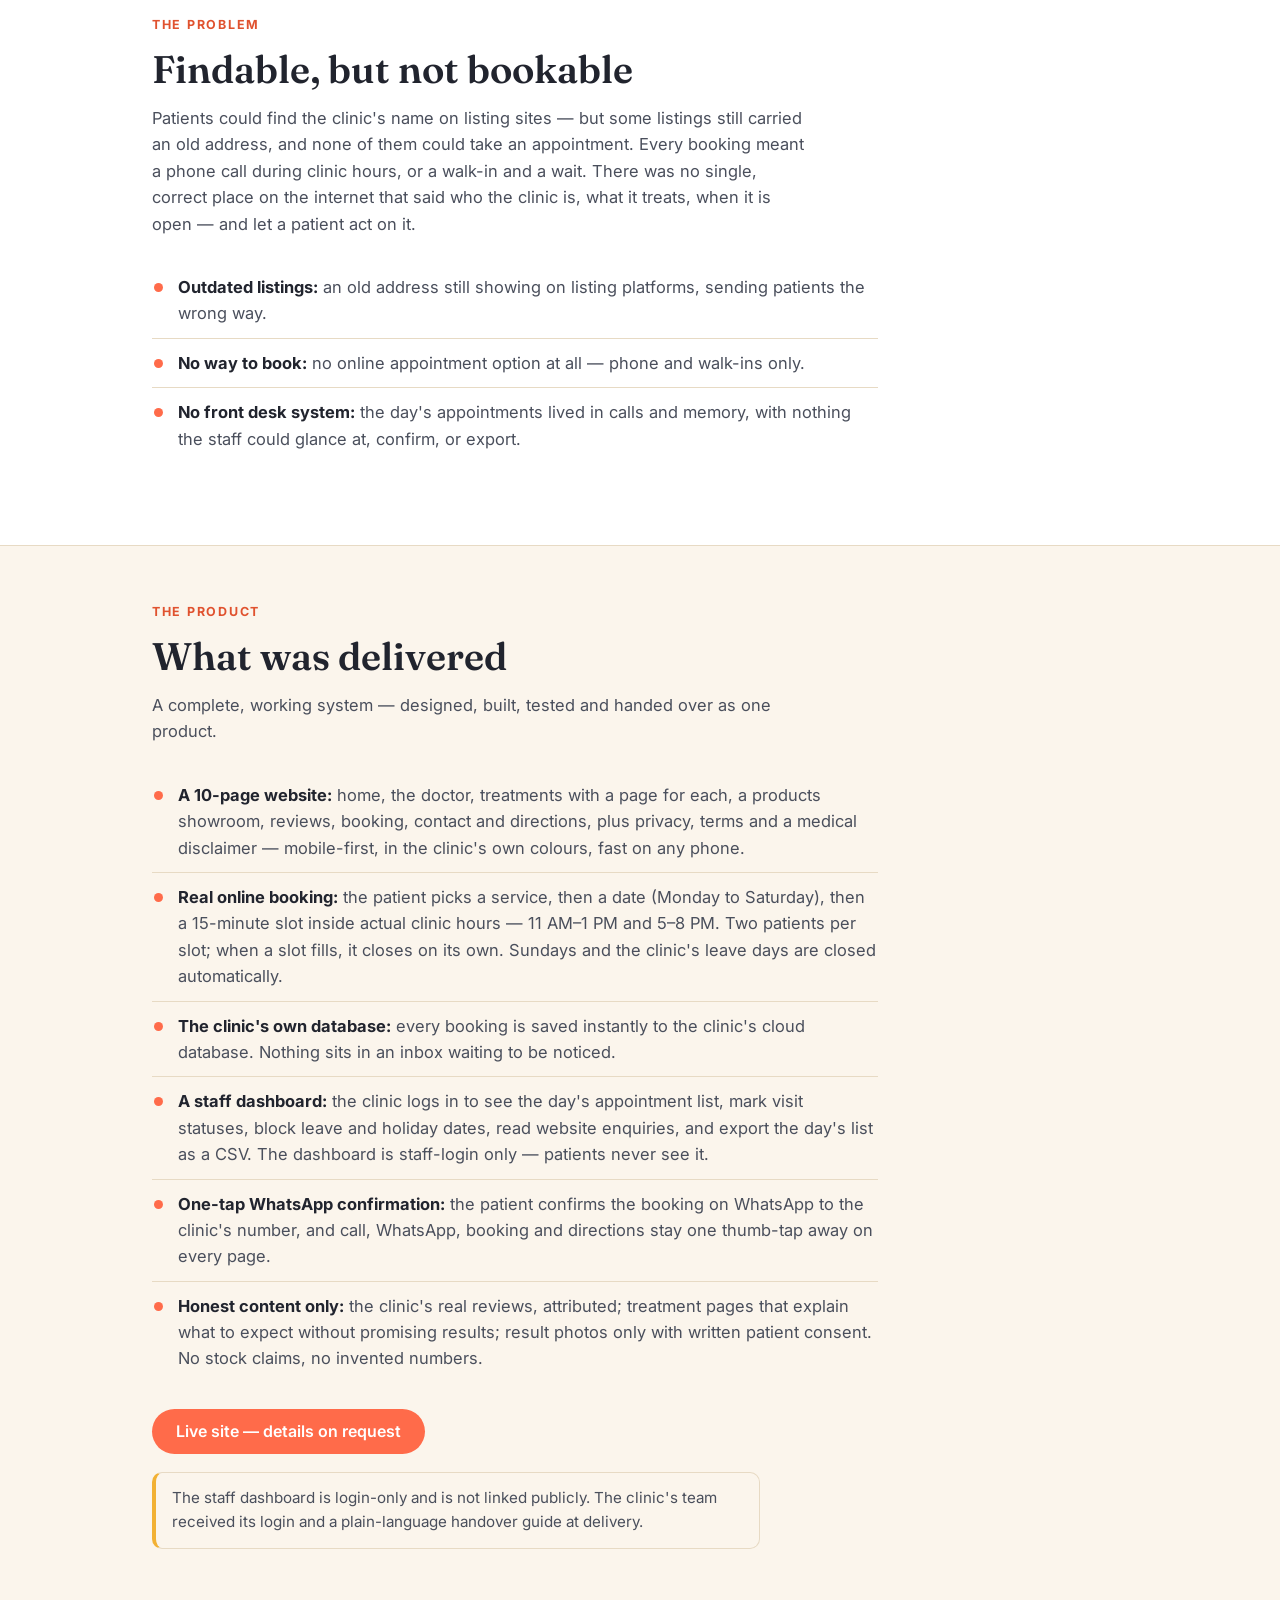
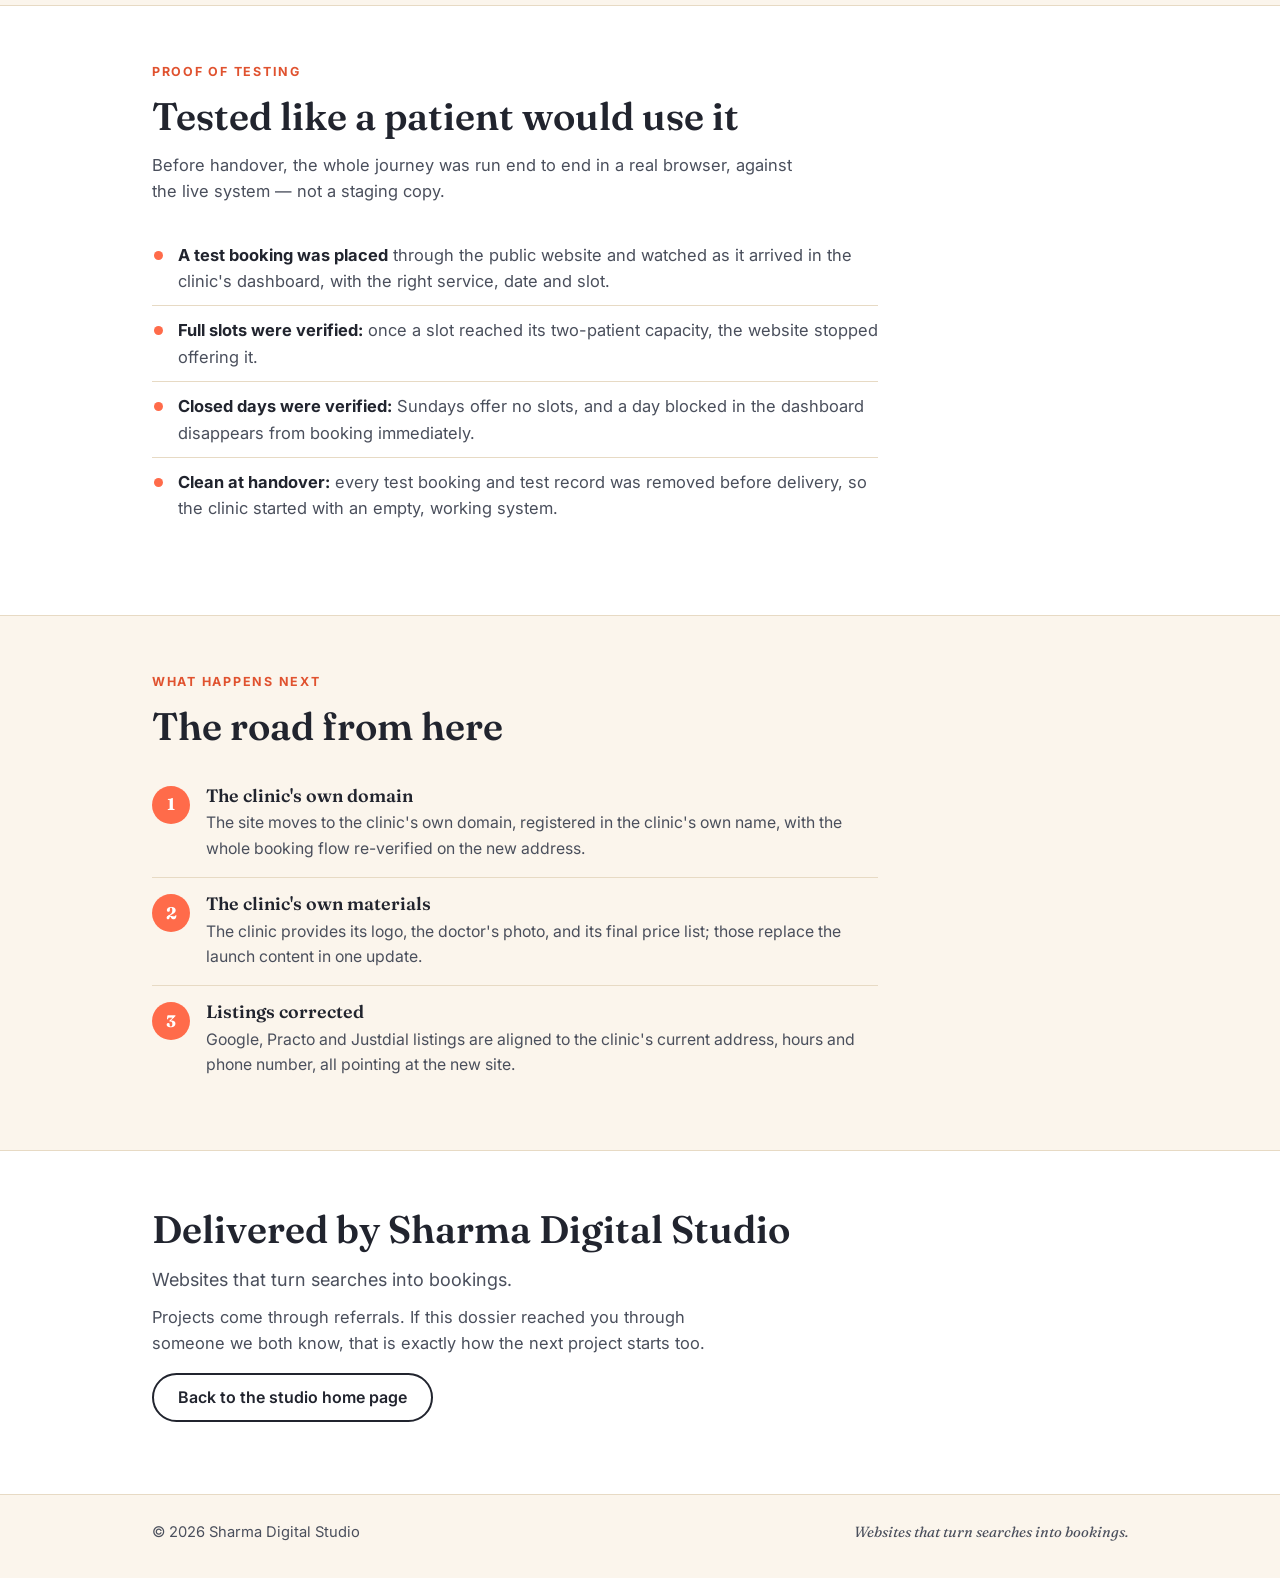
==== commit c6c08136: "Privacy scrub: neutral client wording — remove client/doctor names and direct clinic links" ====
--- a/gathrika.html
+++ b/gathrika.html
@@ -3,8 +3,8 @@
 <head>
 <meta charset="UTF-8">
 <meta name="viewport" content="width=device-width, initial-scale=1.0">
-<title>Gathrika Skin Clinic — Delivery Case Study | Sharma Digital Studio</title>
-<meta name="description" content="Delivery dossier: a complete clinic website with real online booking and a staff dashboard, built by Sharma Digital Studio for Gathrika Skin Clinic, Medipally, Hyderabad.">
+<title>A Skin Clinic — Delivery Case Study | Sharma Digital Studio</title>
+<meta name="description" content="Delivery dossier: a complete clinic website with real online booking and a staff dashboard, built by Sharma Digital Studio for a skin clinic in Hyderabad.">
 <link rel="preconnect" href="https://fonts.googleapis.com">
 <link rel="preconnect" href="https://fonts.gstatic.com" crossorigin>
 <link href="https://fonts.googleapis.com/css2?family=Fraunces:opsz,wght@9..144,500;9..144,600;9..144,700&family=Inter:wght@400;500;600;700&display=swap" rel="stylesheet">
@@ -30,10 +30,10 @@
   <section class="hero page-hero">
     <div class="wrap">
       <p class="kicker">Delivery dossier · Client #1</p>
-      <h1>Gathrika Skin Clinic — a complete clinic website, <em>delivered</em>.</h1>
+      <h1>A skin clinic — a complete clinic website, <em>delivered</em>.</h1>
       <p class="lede">Not a design mock-up and not a brochure page — a working product: a full website, real online booking, and a staff dashboard, tested end to end and handed over ready for the clinic's team to run. Delivered November 8, 2026.</p>
       <div class="hero-ctas">
-        <a class="btn btn-primary" href="https://sharmauncw.github.io/gathrika/" target="_blank" rel="noopener">Visit the live clinic site</a>
+        <span class="btn btn-primary">Live site — details on request</span>
         <a class="btn btn-ghost" href="#delivered">What was delivered</a>
       </div>
     </div>
@@ -43,22 +43,22 @@
   <section class="section" id="clinic">
     <div class="wrap">
       <h2>The clinic</h2>
-      <p class="work-intro">Gathrika Skin Clinic is a dermatology practice in Medipally, Hyderabad, led by Dr. G. Kiranmayee (MBBS, DDVL), treating skin, hair and nail concerns. It has been serving its neighbourhood since 2021 and carries a 4.8-star rating from 232 patient reviews on Justdial. A consultation costs Rs 300, paid at the clinic.</p>
+      <p class="work-intro">The client is a dermatology practice in Hyderabad, led by a consultant dermatologist (MBBS, DDVL), treating skin, hair and nail concerns. It has been serving its neighbourhood since 2021 and is highly rated by its patients on Justdial. A consultation costs Rs 300, paid at the clinic.</p>
 
       <!-- Browser-frame mock of the clinic homepage (pure HTML/CSS) -->
       <div class="browser" aria-hidden="true">
         <div class="browser-bar">
           <span class="dot dot-r"></span><span class="dot dot-y"></span><span class="dot dot-g"></span>
-          <span class="browser-url">gathrika</span>
+          <span class="browser-url">clinic website</span>
         </div>
         <div class="browser-body">
           <div class="mock-nav">
-            <span class="mock-logo">Gathrika <small>SKIN CLINIC · MEDIPALLY</small></span>
+            <span class="mock-logo">Skin Clinic <small>HYDERABAD</small></span>
             <span class="mock-book">Book Now</span>
           </div>
-          <p class="mock-place">Medipally · Peerzadiguda · Hyderabad</p>
+          <p class="mock-place">Hyderabad</p>
           <p class="mock-h">Clear, healthy skin — guided by a qualified dermatologist.</p>
-          <p class="mock-sub">Dr. G. Kiranmayee (MBBS, DDVL) treats acne, pigmentation, hair fall and more.</p>
+          <p class="mock-sub">The clinic's doctor (MBBS, DDVL) treats acne, pigmentation, hair fall and more.</p>
           <div class="mock-ctas">
             <span class="mock-btn mock-btn-main">Book Appointment</span>
             <span class="mock-btn mock-btn-wa">Chat on WhatsApp</span>
@@ -72,11 +72,11 @@
       <div class="cards">
         <div class="card">
           <h3>Doctor-led</h3>
-          <p>Every treatment page introduces Dr. G. Kiranmayee (MBBS, DDVL) and her registration, so patients know exactly who they are booking with.</p>
+          <p>Every treatment page introduces the clinic's doctor (MBBS, DDVL) and her registration, so patients know exactly who they are booking with.</p>
         </div>
         <div class="card">
           <h3>Rated by patients</h3>
-          <p>4.8 stars from 232 reviews on Justdial — the site shows the clinic's real, attributed patient stories, and nothing invented.</p>
+          <p>Highly rated by patients on Justdial — the site shows the clinic's real, attributed patient stories, and nothing invented.</p>
         </div>
         <div class="card">
           <h3>Two sessions a day</h3>
@@ -115,10 +115,10 @@
         <li><strong>Real online booking:</strong> the patient picks a service, then a date (Monday to Saturday), then a 15-minute slot inside actual clinic hours — 11 AM–1 PM and 5–8 PM. Two patients per slot; when a slot fills, it closes on its own. Sundays and the clinic's leave days are closed automatically.</li>
         <li><strong>The clinic's own database:</strong> every booking is saved instantly to the clinic's cloud database. Nothing sits in an inbox waiting to be noticed.</li>
         <li><strong>A staff dashboard:</strong> the clinic logs in to see the day's appointment list, mark visit statuses, block leave and holiday dates, read website enquiries, and export the day's list as a CSV. The dashboard is staff-login only — patients never see it.</li>
-        <li><strong>One-tap WhatsApp confirmation:</strong> the patient confirms the booking on WhatsApp to the clinic's number, +91 93926 31157, and call, WhatsApp, booking and directions stay one thumb-tap away on every page.</li>
+        <li><strong>One-tap WhatsApp confirmation:</strong> the patient confirms the booking on WhatsApp to the clinic's number, and call, WhatsApp, booking and directions stay one thumb-tap away on every page.</li>
         <li><strong>Honest content only:</strong> the clinic's real reviews, attributed; treatment pages that explain what to expect without promising results; result photos only with written patient consent. No stock claims, no invented numbers.</li>
       </ul>
-      <p><a class="btn btn-primary" href="https://sharmauncw.github.io/gathrika/" target="_blank" rel="noopener">See it live</a></p>
+      <p><span class="btn btn-primary">Live site — details on request</span></p>
       <p class="note">The staff dashboard is login-only and is not linked publicly. The clinic's team received its login and a plain-language handover guide at delivery.</p>
     </div>
   </section>
@@ -146,7 +146,7 @@
       <ol class="steps">
         <li>
           <span class="step-n">1</span>
-          <div><h3>The clinic's own domain</h3><p>The site moves to gathrikaskinclinic.com — the name is available — registered in the clinic's own name, with the whole booking flow re-verified on the new address.</p></div>
+          <div><h3>The clinic's own domain</h3><p>The site moves to the clinic's own domain, registered in the clinic's own name, with the whole booking flow re-verified on the new address.</p></div>
         </li>
         <li>
           <span class="step-n">2</span>
@@ -154,7 +154,7 @@
         </li>
         <li>
           <span class="step-n">3</span>
-          <div><h3>Listings corrected</h3><p>Google, Practo and Justdial listings are aligned to the clinic's current Medipally address, hours and phone number, all pointing at the new site.</p></div>
+          <div><h3>Listings corrected</h3><p>Google, Practo and Justdial listings are aligned to the clinic's current address, hours and phone number, all pointing at the new site.</p></div>
         </li>
       </ol>
     </div>
